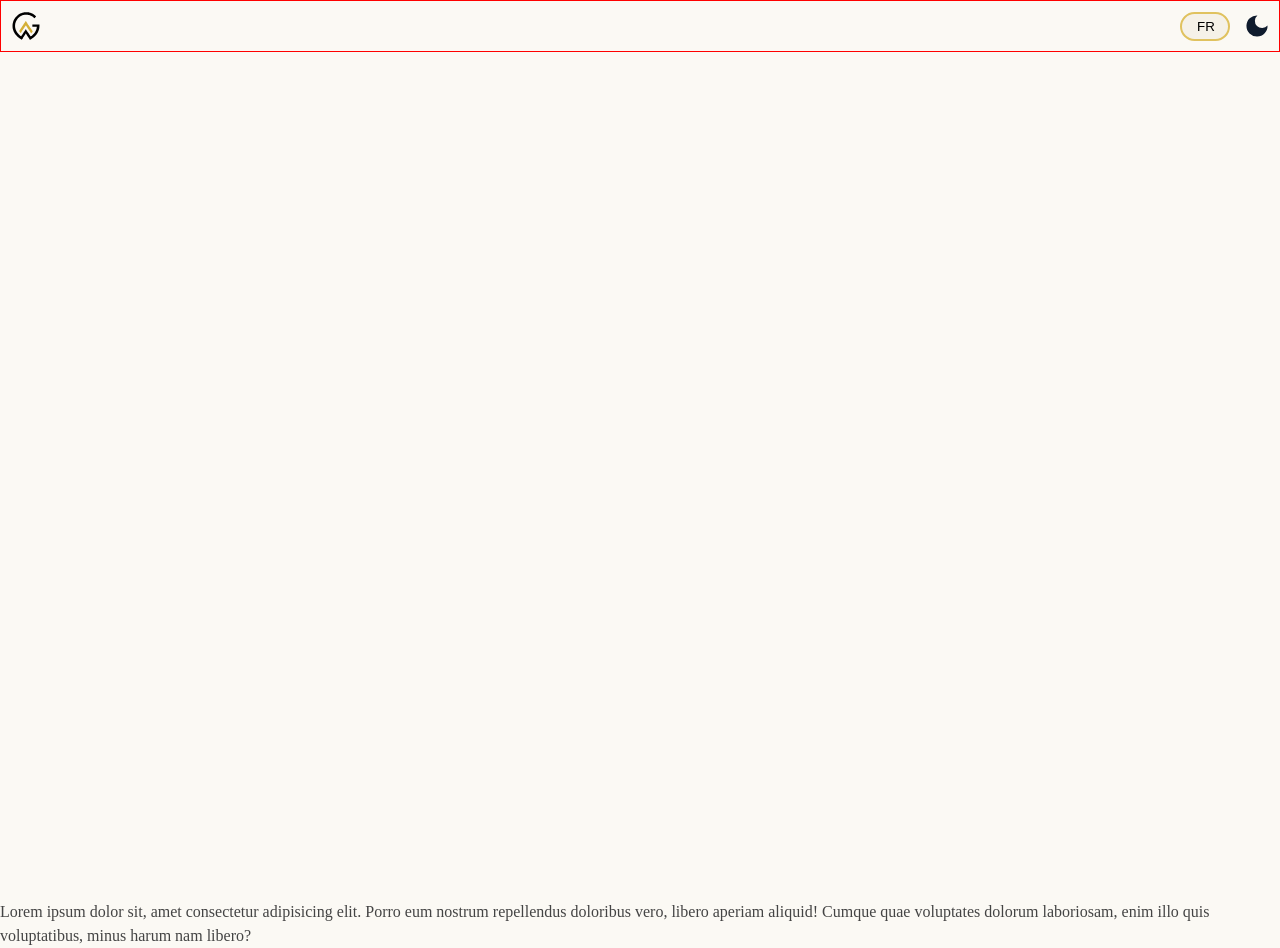
==== frontend/index.html @ bc0ff162 "Hero page nav" ====
<!doctype html>
<html lang="en">
    <head>
        <meta charset="UTF-8" />
        <meta name="viewport" content="width=device-width, initial-scale=1.0" />
        <!-- Favicons -->
        <link rel="icon" href="./assets/favicons/favicon.ico" sizes="48x48" />
        <link rel="icon" href="./assets/favicons/icon.svg" type="image/svg+xml" />
        <link rel="apple-touch-icon" href="./assets/favicons/apple-touch-icon.png" />
        <link rel="manifest" href="./assets/favicons/manifest.webmanifest" />
        <!-- End favicons -->

        <!-- Css -->
        <link rel="stylesheet" href="css/theme.css" />
        <link rel="stylesheet" href="css/base.css" />
        <link rel="stylesheet" href="css/components.css" />
        <!-- End Css -->
        
        <title data-i18n="meta.title">Great Wall</title>
    </head>
    <body>
        <!-- Loader -->
        <div id="loader">
            <div class="logo-loader">
                <img src="./assets/icons/vector/parts/logo-animated.svg" alt="Loading..." data-i18n-attr="alt:loader.alt">
            </div>
            <p class="loader__tagline" data-i18n="loader.tagline">Connecting opportunities. Building futures</p>
        </div>
        <!-- End Loader -->
        

        <header class="header" id="home">
            <nav class="nav">
                <div class="logo-container">
                    <a href="./index.html">
                        <img src="./assets/icons/vector/logo-navy-gold.svg" alt="Logo" class="logo">
                    </a>
                </div>

                <div class="header__box">
                    <button class="btn btn__language">
                        <!--! should make it dynamical, display FR or EN depending on the user's language choice  -->
                    </button>

                    <div class="theme-switcher" id="theme-toggle">
                        <!-- Dynamically switch between theme icon depending on the current theme -->
                    </div>

                    <div class="hamburger">
                        <span></span>

                        <span></span>

                        <span></span>
                    </div>
                </div>
            </nav>
        </header>


        <section class="test" data-i18n="test.text"></section>

        <!-- JS  -->
        <script src="./js/i18n.js"></script>
        <script src="./js/main.js"></script>
        <script src="./js/theme.js"></script>
    </body>
</html>
---- frontend/css/theme.css ----
/* Variables, Dark/Light theme */

/* #12181f ---- rgb(18, 24, 31) */

:root{

    /* Navy Shades */
    --primary-color--1: #070D17;
    --primary-color--2: #0F1B2D;
    --primary-color--3: #16273F;
    --primary-color--4: #1F3555;
    --primary-color--5: #2C4A73;
    --primary-color--6: #5B7BA8;
    --primary-color--7: #A9BCD6;
    --primary-color--8: #D6E0EE;

    /* Gold Shades */
    --secondary-color--1: #7A6119;
    --secondary-color--2: #B8962C;
    --secondary-color--3: #D4AF37;
    --secondary-color--4: #E0C25F;
    --secondary-color--5: #EBD488;
    --secondary-color--6: #F3E4B2;
    --secondary-color--7: #FAF3DC;
    --secondary-color--8: #D4AF37;

    /* Black (Ink) Shades */
    --tertiary-color--1: #111111; /* Headings */
    --tertiary-color--2: #1C1C1C;
    --tertiary-color--3: #2B2B2B;
    --tertiary-color--4: #444444; 
    --tertiary-color--5: #6B6B6B;
    --tertiary-color--6: #9A9A9A;
    --tertiary-color--7: #CFCFCF;

    /* White Shades */
    --ivory-color: #FBF9F4;
    --cream-color: #F5F1E8;
    --pearl-color: #EDE8DB;
    --mist-color: #F3F5F9;
    --fog-color: #E4E8EF;

    /* Other colors */
    --error-color: #ff0000;
    --success-color: #00fd00;

    /* FONTS */
    --primary-font: "Playfair Display", Georgia, serif;
    --secondary-font: "Inter", system-ui, sans-serif;

    /* Others */
    --border-radius: 3rem;
}

[data-theme="dark"] {
    --primary-color--1: #070D17;
    --primary-color--2: #0F1B2D;
    --primary-color--3: #16273F;
    --primary-color--4: #1F3555;
    --primary-color--5: #2C4A73;
    --primary-color--6: #5B7BA8;
    --primary-color--7: #A9BCD6;
    --primary-color--8: #D6E0EE;

    /* Gold Shades */
    --secondary-color--1: #7A6119;
    --secondary-color--2: #B8962C;
    --secondary-color--3: #D4AF37;
    --secondary-color--4: #E0C25F;
    --secondary-color--5: #EBD488;
    --secondary-color--6: #F3E4B2;
    --secondary-color--7: #FAF3DC;

    /* Black (Ink) Shades */
    --tertiary-color--1: #111111; /* Headings */
    --tertiary-color--2: #1C1C1C;
    --tertiary-color--3: #2B2B2B;
    --tertiary-color--4: #444444; 
    --tertiary-color--5: #6B6B6B;
    --tertiary-color--6: #9A9A9A;
    --tertiary-color--7: #CFCFCF;

    --ivory-color: #0F1B2D;

}
---- frontend/css/base.css ----
/* Reset, Typography, Layouts */

@font-face {
    font-family: "Playfair Display";
    src: url("../assets/fonts/Playfair_Display/PlayfairDisplay-VariableFont_wght.woff2") format("woff2");
    font-weight: 400 900;
    font-style: normal;
    font-display: swap;
}

@font-face {
    font-family: "Inter";
    src: url("../assets/fonts/Inter/Inter-VariableFont_opsz\,wght.woff2") format("woff2");
    font-weight: 100 900;
    font-style: normal;
    font-display: swap;
}


*,
*::before,
*::after {
    margin: 0;
    padding: 0;
    box-sizing: inherit;
}

html {
    font-size: 62.5%; /* Converts a 1rem to 10px  */
    scroll-behavior: smooth;
}

body {
    box-sizing: border-box;
    font-family: var(--sencondary-font);
    font-size: 1.6rem;
    line-height: 1.5;
    color: var(--tertiary-color--4);
    background-color: var(--ivory-color);
}

li {
    list-style: none;
}

a {
    text-decoration: none;
    color: inherit;
}

.img {
    width: 100%;
}

.heading-primary {
    display: block;
    margin: 0 auto;
    font-family: var(--primary-font);
    text-transform: capitalize;
    letter-spacing: .04rem;
    font-weight: 600;
    font-size: 5rem;
    color: var(--tertiary-color--1);
    text-align: center;
}

.heading-secondary {
    text-transform: capitalize;
    letter-spacing: .04rem;
    font-weight: 600;
    font-size: 3.5rem;
    /* color: var(--tertiary-color--3); */
    text-align: center;
}

.heading-tertiary {
    text-transform: capitalize;
    letter-spacing: .04rem;
    font-weight: 600;
    font-size: 2.5rem;
    /* color: var(--tertiary-color--3); */
    text-align: center;
}
---- frontend/css/components.css ----
/* Buttons, Cards, Forms, Navbar */

/* 
=============================
General style
=============================
*/

.btn {
    border-radius: var(--border-radius);
    border: .2rem solid var(--secondary-color--4);
    background-color: var(--cream-color);
    padding: .5rem 1.5rem;
    text-align: center;
}

/* 
=============================
End General style
=============================
*/


/* 
=============================
Loader
=============================
*/

#loader {
    position: fixed;
    inset: 0;
    background: var(--pearl-color);
    display: flex;
    flex-direction: column;
    align-items: center;
    justify-content: center;
    gap: 1.5rem;
    z-index: 9999;
    transition:
        opacity 0.5s ease,
        visibility 0.5s ease;
}

#loader.hidden {
    opacity: 0;
    visibility: hidden;
}

.logo-loader {
    width: 10rem;
    height: 10rem;
}

.loader__tagline {
    color: var(--tertiary-color--5);
    font-family: var(--secondary-font);
    font-size: 1rem;
    font-weight: 200;
    text-transform: capitalize;
}
/* 
=============================
End Loader
=============================
*/


/* 
=============================
Header
=============================
*/

.header {
    height: 100vh;
}

.nav,
.header__box {
    display: flex;
    flex-direction: row;
    align-items: center;
    justify-content: space-between;
}

.nav {
    border: 1px solid red;
    padding: 1rem;
}

.logo-container {
    width: 3rem;
    height: 3rem;
}

.logo {
    width: 100%;
    height: 100%;
}

.header__box {
    gap: 0 1.5rem;
}

.btn__language {
    width: 5rem;
}

/* 
=============================
End Header 
=============================
*/


/* 
=============================
Theme switcher
=============================
*/

.theme-switcher {
    width: 2.4rem;
    height: 2.4rem;
    margin: 0 auto;
    cursor: pointer;
}

.theme--light,
.theme--dark {
    position: relative;
    transition: all .5s cubic-bezier(0.075, 0.82, 0.165, 1);
}

.theme--light {
    top: 50%;
    left: 50%;
    width: 65%;
    height: 65%;
    border-radius: 50%;
    background-color: orange;
    transform: translate(-50%, -50%);
    animation: rotate .5s ease-out;
}

.theme--dark {
    top: 0;
    left: 0;
    width: 100%;
    height: 100%;

}

.sub-sun,
.moon {
    position: absolute;
}

.sub-sun {
    top: 50%;
    left: 50%;
    transform: translate(-50%, -50%);
    background-color: inherit;
    width: 25%;
    height: 25%;
    border-radius: 50%;
}

.sub-sun:nth-child(1) {
    top: -20%;
}

.sub-sun:nth-child(2) {
    top: 20.5%;
    left: 116%;
}

.sub-sun:nth-child(3) {
    top: 85%;
    left: 110%;
}

.sub-sun:nth-child(4) {
    top: 120%;
}

.sub-sun:nth-child(5) {
    top: 85%;
    left: -10%;
}

.sub-sun:nth-child(6) {
    top: 20.5%;
    left: -13%;

}

.moon {
    top: 0;
    left: 0;
    transform: rotate(-45deg);
    animation: bounce .4s ease-out;
}


@keyframes rotate {
    0% {
        transform: translate(-50%, -50%)rotate(0deg);
    }
    100% {
        transform: translate(-50%, -50%)rotate(360deg);
    }
}

@keyframes bounce {
    0% {
        transform: rotate(-15deg);
    }

    50% {
        transform: rotate(5deg);
    }

    75% {
        transform: rotate(-55deg);
    }

    to {
        transform: rotate(0deg);
    }
}

/* 
=============================
End  Theme switcher
=============================
*/


/* 
=============================
Hamburger
=============================
*/
.hamburger {
    position: relative;
    height: 2rem;
    width: 2.3rem;
    opacity: 0;
    display: none;
    transition: all .2s ease-in;
}

.hamburger > span {
    position: absolute;
    top: 0;
    left: 0;
    height: .4rem;
    width: 100%;
    border-radius: 5rem;
    background-color:  var(--primary-color--1);
    transition: all .2s ease-in;
}

.hamburger.active span {
    background-color: red;    
}

.hamburger.hamburger.active span:nth-child(1) {
    top: 50%;
    transform: rotate(45deg);
}

.hamburger.hamburger.active span:nth-child(2) {
    opacity: 0;
}

.hamburger.hamburger.active span:nth-child(3) {
    top: 50%;
    transform: rotate(-45deg);
}

.hamburger > span:nth-child(1) {
    top: 36%;
}

.hamburger > span:nth-child(3) {
    top: 75%;
}


/* 
=============================
End Hamburger
=============================
*/
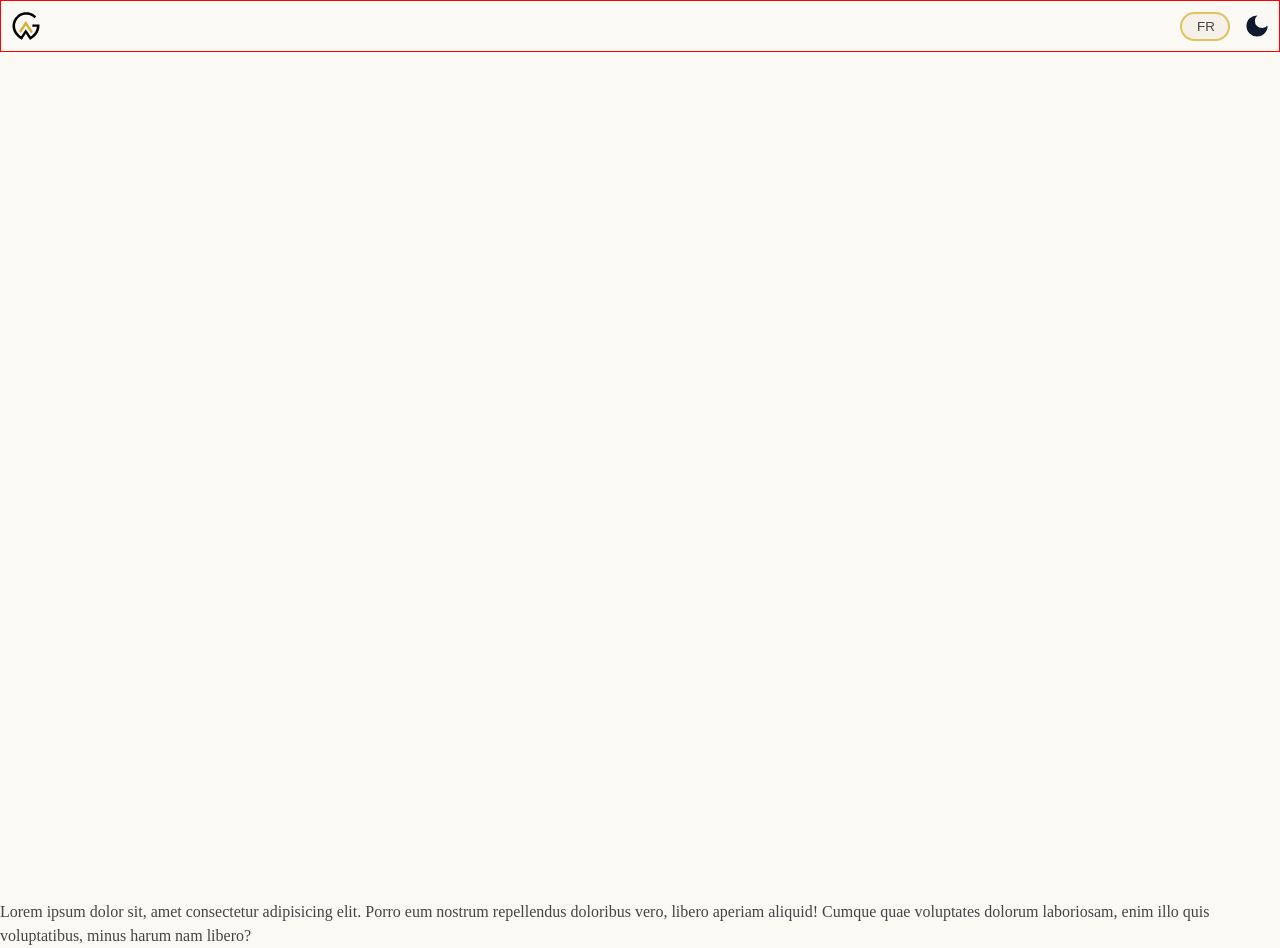
==== commit 19cb446e: "Loading page tagline" ====
--- a/frontend/index.html
+++ b/frontend/index.html
@@ -24,7 +24,7 @@
             <div class="logo-loader">
                 <img src="./assets/icons/vector/parts/logo-animated.svg" alt="Loading..." data-i18n-attr="alt:loader.alt">
             </div>
-            <p class="loader__tagline" data-i18n="loader.tagline">Connecting opportunities. Building futures</p>
+            <p class="loader__tagline" data-i18n="loader.tagline"></p>
         </div>
         <!-- End Loader -->
         
--- a/frontend/css/components.css
+++ b/frontend/css/components.css
@@ -10,6 +10,7 @@
     border-radius: var(--border-radius);
     border: .2rem solid var(--secondary-color--4);
     background-color: var(--cream-color);
+    color: var(--tertiary-color--4);
     padding: .5rem 1.5rem;
     text-align: center;
 }
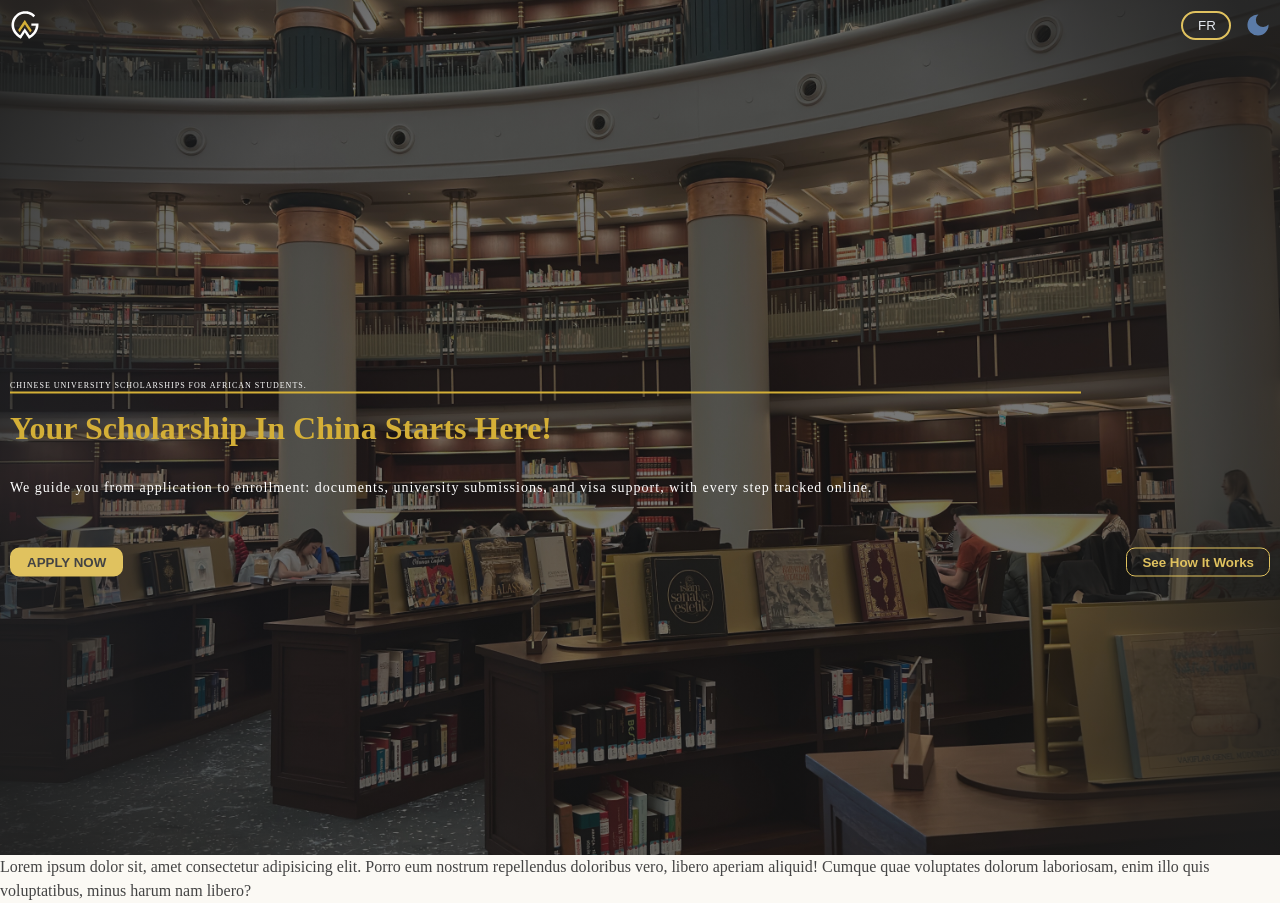
==== commit 301e645e: "Hero page, i18n" ====
--- a/frontend/index.html
+++ b/frontend/index.html
@@ -33,7 +33,7 @@
             <nav class="nav">
                 <div class="logo-container">
                     <a href="./index.html">
-                        <img src="./assets/icons/vector/logo-navy-gold.svg" alt="Logo" class="logo">
+                        <img src="./assets/icons/vector/logo-white-gold.svg" alt="Logo" class="logo">
                     </a>
                 </div>
 
@@ -55,6 +55,23 @@
                     </div>
                 </div>
             </nav>
+
+            <div class="header__text">
+                <div class="eyebrow-container">
+                    <div class="eyebrow header__eyebrow" data-i18n="header.eyebrow"></div>
+                    <span class="underline header__underline"></span>
+                </div>
+                
+                <h1 class="header__heading--main" data-i18n="header.heading--main"></h1>
+
+                <h2 class="header__heading--sub" data-i18n="header.heading--sub"></h2>
+
+                <div class="header__cta-box">
+                    <button class="btn btn__apply-now" data-i18n="header.btn--apply"></button>
+
+                    <button class="btn btn__how-it-works" data-i18n="header.btn--how-it-works"></button>
+                </div>
+            </div>
         </header>
 
 
--- a/frontend/css/theme.css
+++ b/frontend/css/theme.css
@@ -8,7 +8,7 @@
     --primary-color--1: #070D17;
     --primary-color--2: #0F1B2D;
     --primary-color--3: #16273F;
-    --primary-color--4: #1F3555;
+    --primary-color--4: #1f3555;
     --primary-color--5: #2C4A73;
     --primary-color--6: #5B7BA8;
     --primary-color--7: #A9BCD6;
@@ -26,7 +26,7 @@
 
     /* Black (Ink) Shades */
     --tertiary-color--1: #111111; /* Headings */
-    --tertiary-color--2: #1C1C1C;
+    --tertiary-color--2: rgb(28, 28, 28);
     --tertiary-color--3: #2B2B2B;
     --tertiary-color--4: #444444; 
     --tertiary-color--5: #6B6B6B;
@@ -39,9 +39,10 @@
     --pearl-color: #EDE8DB;
     --mist-color: #F3F5F9;
     --fog-color: #E4E8EF;
+    --white-color: #FFFFFF;
 
     /* Other colors */
-    --error-color: #ff0000;
+    --error-color: #ff0000
     --success-color: #00fd00;
 
     /* FONTS */
--- a/frontend/css/base.css
+++ b/frontend/css/base.css
@@ -82,3 +82,88 @@
     text-align: center;
 }
 
+/* 
+=============================
+Header
+=============================
+*/
+
+.header {
+    position: relative;
+    top: 0;
+    left: 0;
+    background-image: radial-gradient(
+        circle,
+        rgba(28, 28, 28, .6) 60%, 
+        rgba(28, 28, 28, .9) 95%
+        ), 
+        url("../assets/img/library--3.jpg");
+
+    background-size: cover;
+    background-repeat: no-repeat;
+    background-position: center;
+    height: 95vh;
+}
+
+.nav,
+.header__box {
+    display: flex;
+    flex-direction: row;
+    align-items: center;
+    justify-content: space-between;
+}
+
+.nav {
+    padding: 1rem;
+}
+
+.logo-container {
+    width: 3rem;
+    height: 3rem;
+}
+
+.logo {
+    width: 100%;
+    height: 100%;
+}
+
+.header__box {
+    gap: 0 1.5rem;
+}
+
+.header__text {
+    padding: 0 1rem;
+    position: relative;
+    top: 50%;
+    transform: translateY(-50%);
+}
+
+.header__heading--main {
+    color: var(--secondary-color--8);
+    text-transform: capitalize;
+    margin-top: 1rem;
+}
+
+.header__heading--sub {
+    color: var(--white-color);
+    width: 90%;
+    font-weight: 100;
+    font-size: 1.4rem;
+    letter-spacing: .1rem;
+    margin-top: 2.5rem;
+}
+
+.header__cta-box {
+    display: flex;
+    /* flex-direction: column; */
+    gap: 1rem;
+    justify-content: space-between;
+    margin-top: 5rem;
+}
+
+/* 
+=============================
+End Header 
+=============================
+*/
+
--- a/frontend/css/components.css
+++ b/frontend/css/components.css
@@ -9,11 +9,60 @@
 .btn {
     border-radius: var(--border-radius);
     border: .2rem solid var(--secondary-color--4);
-    background-color: var(--cream-color);
+    background-color: transparent;
     color: var(--tertiary-color--4);
     padding: .5rem 1.5rem;
     text-align: center;
-}
+    text-transform: capitalize;
+}
+
+.btn__language {
+    width: 5rem;
+    color: var(--fog-color);
+}
+
+.btn__apply-now,
+.btn__how-it-works {
+    border-radius: .9rem;
+    font-weight: 900;
+}
+
+.btn__apply-now {
+    color: var(--tertiary-color--4);
+    background-color: var(--secondary-color--4);
+    text-transform: uppercase;
+}
+
+.btn__how-it-works {
+    border-color: var(--secondary-color--4);
+    border-width: .16rem;
+    color: var(--secondary-color--4);
+}
+
+.eyebrow{
+    /* width: fit-content; */
+    color: var(--primary-color--4);
+    text-transform: uppercase;
+    font-size: .8rem;
+    letter-spacing: .1rem;
+    font-weight: 500;
+}
+
+.header__eyebrow {
+    color: var(--white-color);
+}
+
+.underline {
+    display: block;
+    width: 85%;
+    height: .2rem;
+    background-color: var(--primary-color--4);
+}
+
+.header__underline {
+    background-color: var(--secondary-color--8);
+}
+
 
 /* 
 =============================
@@ -69,54 +118,6 @@
 
 /* 
 =============================
-Header
-=============================
-*/
-
-.header {
-    height: 100vh;
-}
-
-.nav,
-.header__box {
-    display: flex;
-    flex-direction: row;
-    align-items: center;
-    justify-content: space-between;
-}
-
-.nav {
-    border: 1px solid red;
-    padding: 1rem;
-}
-
-.logo-container {
-    width: 3rem;
-    height: 3rem;
-}
-
-.logo {
-    width: 100%;
-    height: 100%;
-}
-
-.header__box {
-    gap: 0 1.5rem;
-}
-
-.btn__language {
-    width: 5rem;
-}
-
-/* 
-=============================
-End Header 
-=============================
-*/
-
-
-/* 
-=============================
 Theme switcher
 =============================
 */
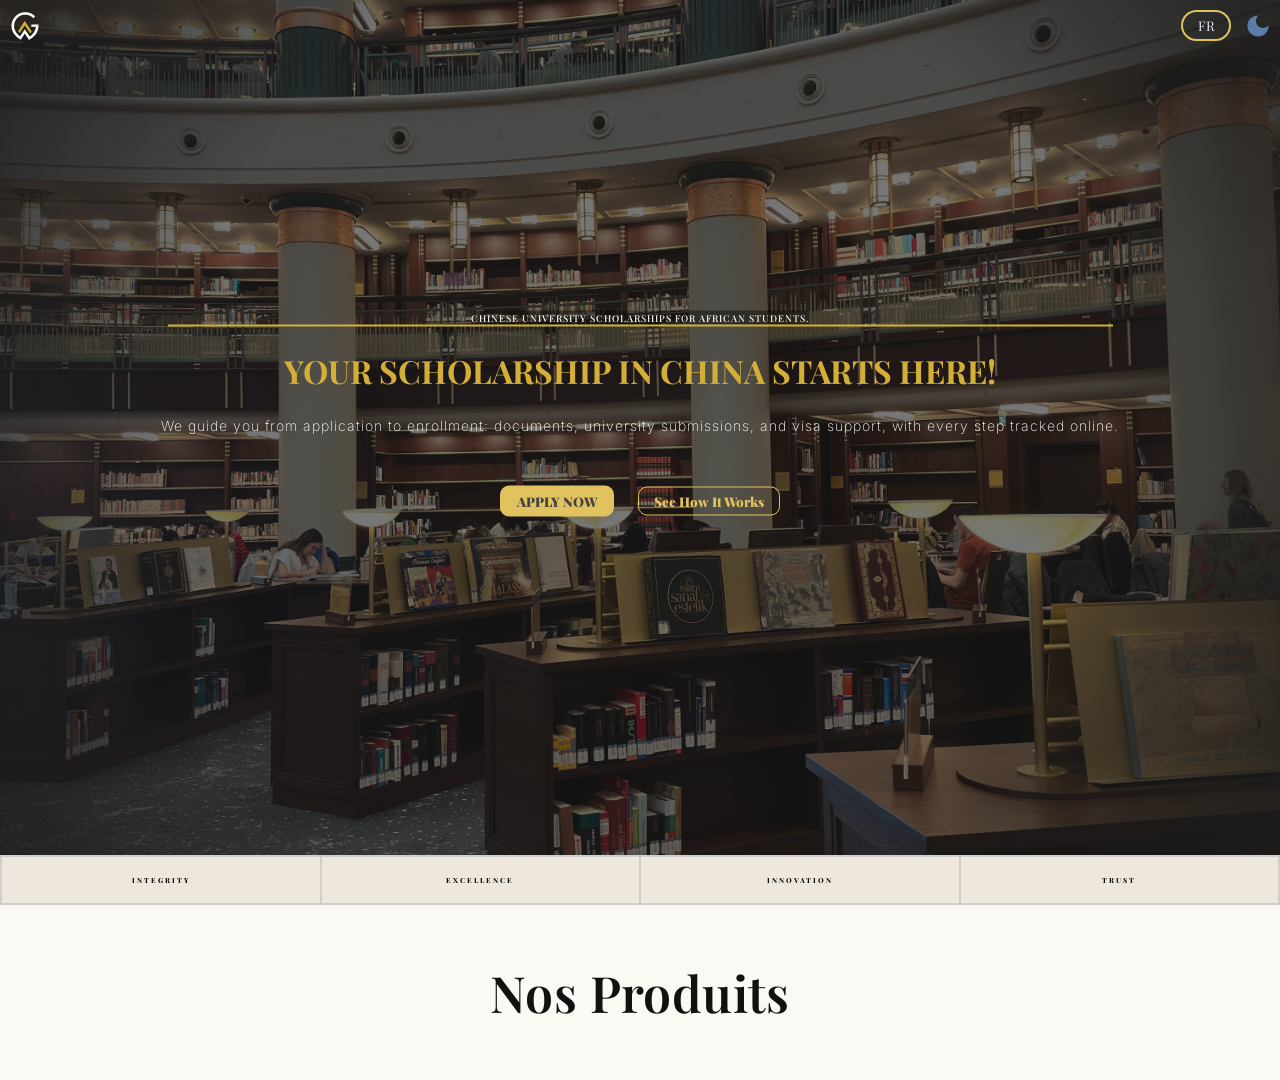
==== commit 15329265: "Hero page (font familly changes, font size, fixing button position, centering text, ...)" ====
--- a/frontend/index.html
+++ b/frontend/index.html
@@ -75,7 +75,23 @@
         </header>
 
 
-        <section class="test" data-i18n="test.text"></section>
+        <section class="section-trust-line">
+            <div class="trust-line-container">
+                <div class="trust-line trust-line--1" data-i18n="trust-line.1"></div>
+                <div class="trust-line trust-line--2" data-i18n="trust-line.2"></div>
+                <div class="trust-line trust-line--3" data-i18n="trust-line.3"></div>
+                <div class="trust-line trust-line--4" data-i18n="trust-line.4"></div>
+            </div>
+        </section>
+
+
+        <section class="section-how-it-works" data-i18n="how-it-works.textt">
+            <h1 class="heading-primary u-margin-top-huge u-margin-bottom-big">
+                Nos produits
+            </h1>
+
+            <div class="content"></div>
+        </section>
 
         <!-- JS  -->
         <script src="./js/i18n.js"></script>
--- a/frontend/css/theme.css
+++ b/frontend/css/theme.css
@@ -1,6 +1,5 @@
 /* Variables, Dark/Light theme */
 
-/* #12181f ---- rgb(18, 24, 31) */
 
 :root{
 
@@ -26,8 +25,8 @@
 
     /* Black (Ink) Shades */
     --tertiary-color--1: #111111; /* Headings */
-    --tertiary-color--2: rgb(28, 28, 28);
-    --tertiary-color--3: #2B2B2B;
+    --tertiary-color--2: #1c1c1c;
+    --tertiary-color--3: #2b2b2b;
     --tertiary-color--4: #444444; 
     --tertiary-color--5: #6B6B6B;
     --tertiary-color--6: #9A9A9A;
@@ -40,6 +39,16 @@
     --mist-color: #F3F5F9;
     --fog-color: #E4E8EF;
     --white-color: #FFFFFF;
+
+    /* bg colors */
+    --bg-color-light--1: #FBF9F4;
+    --bg-color-light--2: #F5F1E8;
+    --bg-color--light--3: #EDE8DB;
+
+    --bg-color-dark--1: #070D17;
+    --bg-color-dark--2: #0F1B2D;
+    --bg-color-dark--3: #111111;
+    --bg-color-dark--4: #12181f;
 
     /* Other colors */
     --error-color: #ff0000
--- a/frontend/css/base.css
+++ b/frontend/css/base.css
@@ -81,6 +81,48 @@
     /* color: var(--tertiary-color--3); */
     text-align: center;
 }
+
+
+/* 
+=============================
+Utilities
+=============================
+*/
+
+.u-margin-bottom-big {
+        margin-bottom: 5rem;
+    }
+
+    .u-margin-bottom-medium {
+        margin-bottom: 2.5rem;
+    }
+
+    .u-margin-bottom-small {
+        margin-bottom: 1rem;
+    }
+
+    .u-margin-top-huge {
+        margin-top: 5rem;
+    }
+
+    .u-margin-top-big {
+        margin-top: 4rem;
+    }
+
+    .u-margin-top-medium {
+        margin-top: 2.5rem;
+    }
+
+    .u-margin-top-small {
+        margin-top: 1rem;
+    }
+
+/* 
+=============================
+End Utilities
+=============================
+*/
+
 
 /* 
 =============================
@@ -134,31 +176,62 @@
 .header__text {
     padding: 0 1rem;
     position: relative;
-    top: 50%;
-    transform: translateY(-50%);
+    top: 40%;
+    transform: translateY(-40%);
 }
 
 .header__heading--main {
+    width: 95%;
     color: var(--secondary-color--8);
-    text-transform: capitalize;
+    text-transform: uppercase;
+    font-family: var(--primary-font);
     margin-top: 1rem;
+    text-align: center;
+    margin: 2rem auto;
 }
 
 .header__heading--sub {
     color: var(--white-color);
     width: 90%;
-    font-weight: 100;
+    font-family: var(--secondary-font);
+    font-weight: 200;
     font-size: 1.4rem;
     letter-spacing: .1rem;
-    margin-top: 2.5rem;
+    text-align: center;
+    margin: 0 auto;
+    /* background-color: rgba(0, 0, 0, 0.4); */
 }
 
 .header__cta-box {
+    width: fit-content;
+    margin: 0 auto;
+    margin-top: 5rem;
+}
+
+.section-trust-line {
+    background-color: var(--pearl-color);
+    height: 5rem;
+}
+
+.trust-line-container {
     display: flex;
-    /* flex-direction: column; */
-    gap: 1rem;
-    justify-content: space-between;
-    margin-top: 5rem;
+    /* align-items: center;
+    justify-content: space-evenly; */
+    border: .15rem solid var(--tertiary-color--7);
+    height: 100%;
+}
+
+.trust-line {
+    border: .15rem solid var(--tertiary-color--7);
+    width: 100%;
+    text-align: center;
+    text-transform: uppercase;
+    align-content: center;
+    font-size: .7rem;
+    font-family: var(--primary-font);
+    font-weight: 800;
+    letter-spacing: .2rem;
+    color: var(--tertiary-color--1);
 }
 
 /* 
--- a/frontend/css/components.css
+++ b/frontend/css/components.css
@@ -14,6 +14,7 @@
     padding: .5rem 1.5rem;
     text-align: center;
     text-transform: capitalize;
+    font-family: var(--primary-font);
 }
 
 .btn__language {
@@ -31,6 +32,7 @@
     color: var(--tertiary-color--4);
     background-color: var(--secondary-color--4);
     text-transform: uppercase;
+    margin-right: 2rem;
 }
 
 .btn__how-it-works {
@@ -43,24 +45,32 @@
     /* width: fit-content; */
     color: var(--primary-color--4);
     text-transform: uppercase;
-    font-size: .8rem;
     letter-spacing: .1rem;
     font-weight: 500;
 }
 
 .header__eyebrow {
+    font-family: var(--primary-font);
+    width: fit-content;
+    font-size: .95rem;
     color: var(--white-color);
+    display: block;
+    background-color: rgba(0, 0, 0, 0.4);
+    text-align: center;
+    margin: 0 auto;
 }
 
 .underline {
     display: block;
-    width: 85%;
     height: .2rem;
     background-color: var(--primary-color--4);
 }
 
 .header__underline {
     background-color: var(--secondary-color--8);
+    margin: 0 auto;
+    width: 75%;
+
 }
 
 
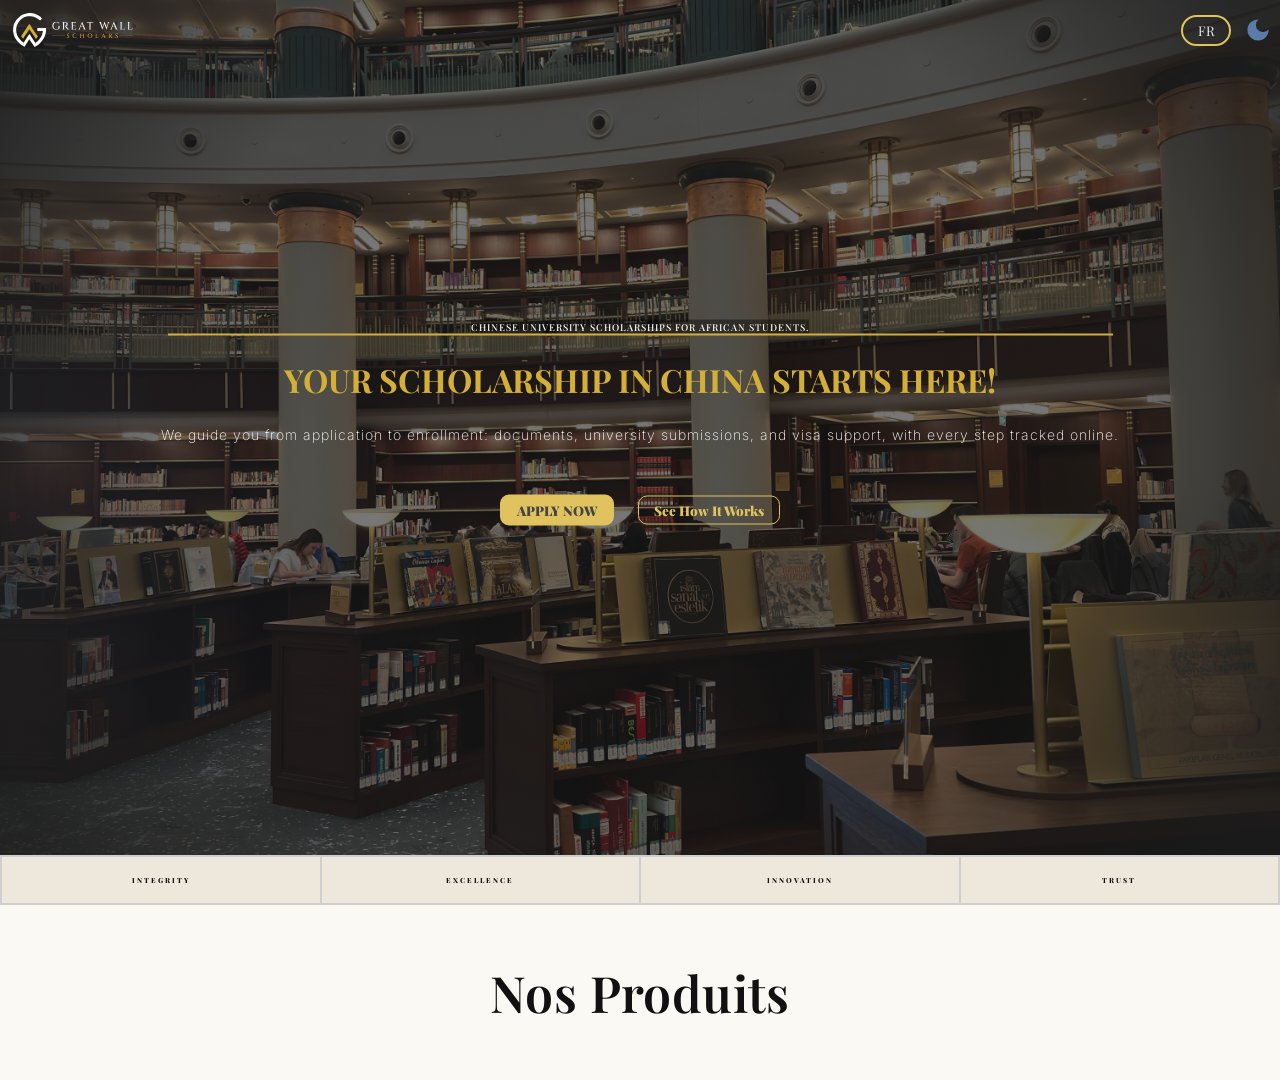
==== commit bf8aa720: "Logo update" ====
--- a/frontend/index.html
+++ b/frontend/index.html
@@ -33,7 +33,7 @@
             <nav class="nav">
                 <div class="logo-container">
                     <a href="./index.html">
-                        <img src="./assets/icons/vector/logo-white-gold.svg" alt="Logo" class="logo">
+                        <img src="./assets/icons/vector/logo-great-wall-scholars-white-gold.svg" alt="Logo" class="logo">
                     </a>
                 </div>
 
--- a/frontend/css/base.css
+++ b/frontend/css/base.css
@@ -160,8 +160,8 @@
 }
 
 .logo-container {
-    width: 3rem;
-    height: 3rem;
+    /* width: 5rem; */
+    height: 4rem;
 }
 
 .logo {
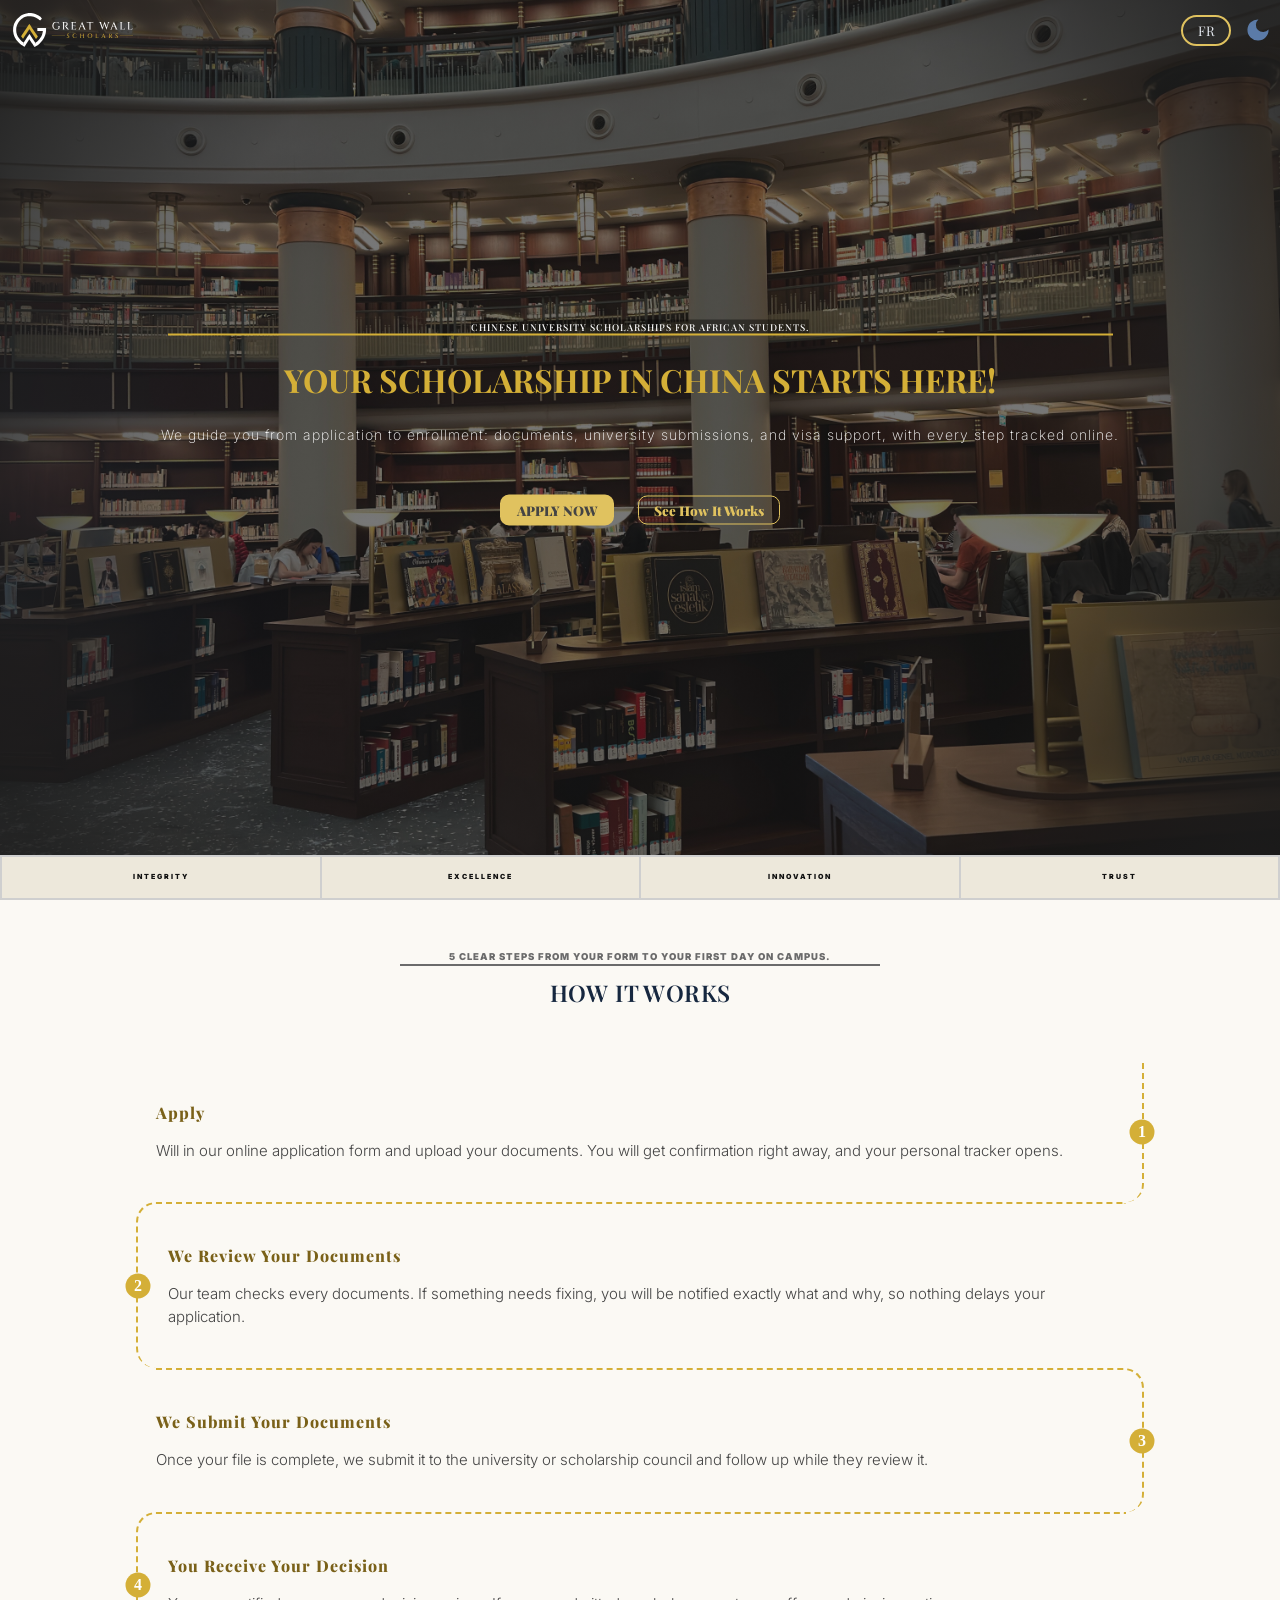
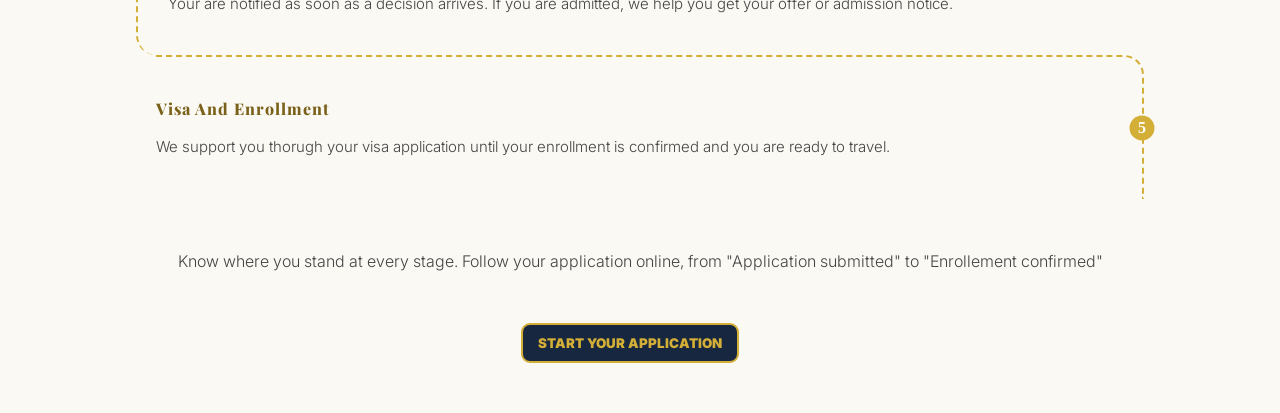
==== commit 6ed6561f: "How it works section" ====
--- a/frontend/index.html
+++ b/frontend/index.html
@@ -67,13 +67,17 @@
                 <h2 class="header__heading--sub" data-i18n="header.heading--sub"></h2>
 
                 <div class="header__cta-box">
-                    <button class="btn btn__apply-now" data-i18n="header.btn--apply"></button>
+                    <a href="#">
+                        <button class="btn btn__apply-now" data-i18n="header.btn--apply">
+                    </a>
+                    </button>
 
-                    <button class="btn btn__how-it-works" data-i18n="header.btn--how-it-works"></button>
+                    <a href="#">
+                        <button class="btn btn__how-it-works" data-i18n="header.btn--how-it-works"></button>
+                    </a>
                 </div>
             </div>
         </header>
-
 
         <section class="section-trust-line">
             <div class="trust-line-container">
@@ -84,14 +88,79 @@
             </div>
         </section>
 
+        <main>
+            <section class="section-how-it-works">
+                <div class="heading-container u-margin-top-huge u-margin-bottom-big">
+                    <div class="eyebrow-container">
+                        <div class="eyebrow heading__eyebrow" data-i18n="how-it-works.eyebrow"></div>
 
-        <section class="section-how-it-works" data-i18n="how-it-works.textt">
-            <h1 class="heading-primary u-margin-top-huge u-margin-bottom-big">
-                Nos produits
-            </h1>
+                        <span class="underline"></span>
+                    </div>
 
-            <div class="content"></div>
-        </section>
+                    <h1 class="heading-primary" data-i18n="how-it-works.heading"></h1>
+                </div>
+                
+                <div class="content">
+                    <div class="how-it-works--steps">
+                        <div class="step">
+                            <span class="step--number" data-i18n="how-it-works.step--1"></span>
+
+                            <div class="step--text">
+                                <h3 class="heading-tertiary" data-i18n="how-it-works.step__1--title"></h3>
+
+                                <p class="step--paragraph" data-i18n="how-it-works.step__1--paragraph"></p>
+                            </div>
+                        </div>
+
+                        <div class="step">
+                            <span class="step--number" data-i18n="how-it-works.step--2"></span>
+
+                            <div class="step--text">
+                                <h3 class="heading-tertiary" data-i18n="how-it-works.step__2--title"></h3>
+
+                                <p class="step--paragraph" data-i18n="how-it-works.step__2--paragraph"></p>
+                            </div>
+                        </div>
+
+                        <div class="step">
+                            <span class="step--number" data-i18n="how-it-works.step--3"></span>
+
+                            <div class="step--text">
+                                <h3 class="heading-tertiary" data-i18n="how-it-works.step__3--title"></h3>
+
+                                <p class="step--paragraph" data-i18n="how-it-works.step__3--paragraph"></p>
+                            </div>
+                        </div>
+
+                        <div class="step">
+                            <span class="step--number" data-i18n="how-it-works.step--4"></span>
+
+                            <div class="step--text">
+                                <h3 class="heading-tertiary" data-i18n="how-it-works.step__4--title"></h3>
+
+                                <p class="step--paragraph" data-i18n="how-it-works.step__4--paragraph"></p>
+                            </div>
+                        </div>
+
+                        <div class="step">
+                            <span class="step--number" data-i18n="how-it-works.step--5"></span>
+
+                            <div class="step--text">
+                                <h3 class="heading-tertiary" data-i18n="how-it-works.step__5--title"></h3>
+
+                                <p class="step--paragraph" data-i18n="how-it-works.step__5--paragraph"></p>
+                            </div>
+                        </div>
+                    </div>
+
+                    <p class="how-it-works__tracker-callout" data-i18n="how-it-works.tracker-callout"></p>
+
+                    <a href="#">
+                        <button class="btn btn__apply-now" data-i18n="how-it-works.btn__apply"></button>
+                    </a>
+                </div>
+            </section>
+        </main>
 
         <!-- JS  -->
         <script src="./js/i18n.js"></script>
--- a/frontend/css/base.css
+++ b/frontend/css/base.css
@@ -31,8 +31,8 @@
 }
 
 body {
+    font-family: var(--sencondary-font);
     box-sizing: border-box;
-    font-family: var(--sencondary-font);
     font-size: 1.6rem;
     line-height: 1.5;
     color: var(--tertiary-color--4);
@@ -55,12 +55,13 @@
 .heading-primary {
     display: block;
     margin: 0 auto;
+    margin-top: 1rem;
     font-family: var(--primary-font);
-    text-transform: capitalize;
+    text-transform: uppercase;
     letter-spacing: .04rem;
     font-weight: 600;
-    font-size: 5rem;
-    color: var(--tertiary-color--1);
+    font-size: 2.3rem;
+    color: var(--primary-color--3);
     text-align: center;
 }
 
@@ -68,18 +69,29 @@
     text-transform: capitalize;
     letter-spacing: .04rem;
     font-weight: 600;
-    font-size: 3.5rem;
+    font-size: 2.3rem;
     /* color: var(--tertiary-color--3); */
     text-align: center;
 }
 
 .heading-tertiary {
-    text-transform: capitalize;
+    text-transform: uppercase;
     letter-spacing: .04rem;
-    font-weight: 600;
-    font-size: 2.5rem;
-    /* color: var(--tertiary-color--3); */
-    text-align: center;
+    font-weight: 800;
+    font-size: 1.2rem;
+    color: var(--tertiary-color--1);
+    /* text-align: center; */
+}
+
+.content {
+    max-width: 130rem;
+    padding: 0 1rem;
+    margin: 0 auto;
+}
+
+.heading-container {
+    width: 75%;
+    margin: 0 auto;
 }
 
 
@@ -208,9 +220,23 @@
     margin-top: 5rem;
 }
 
+/* 
+=============================
+End Header 
+=============================
+*/
+
+
+/* 
+=============================
+Trust line 
+=============================
+*/
+
+
 .section-trust-line {
     background-color: var(--pearl-color);
-    height: 5rem;
+    height: 4.5rem;
 }
 
 .trust-line-container {
@@ -228,15 +254,122 @@
     text-transform: uppercase;
     align-content: center;
     font-size: .7rem;
-    font-family: var(--primary-font);
-    font-weight: 800;
+    font-family: var(--secondary-font);
+    font-weight: 900;
     letter-spacing: .2rem;
     color: var(--tertiary-color--1);
 }
 
 /* 
 =============================
-End Header 
-=============================
-*/
-
+End Trust line 
+=============================
+*/
+
+/* 
+=============================
+How it works
+=============================
+*/
+
+.how-it-works--steps {
+    width: 80%;
+    margin: 0 auto;
+
+}
+
+.step {
+    position: relative;
+    border-top: .2rem dashed var(--secondary-color--8);
+    padding: 4rem 0;
+}
+
+.step:nth-child(odd) {
+    margin-left: 2rem;
+    border-top-right-radius: 2rem;
+    border-right: .2rem dashed var(--secondary-color--8);
+    border-bottom-right-radius: 1.8rem;
+    /* padding-left: 1rem; */
+    padding-right: 1rem;
+}
+
+.step:nth-child(even) {
+    border-top-left-radius: 2rem;
+    border-left: .2rem dashed var(--secondary-color--8);
+    border-bottom-left-radius: 2rem;
+    margin-right: 1.8rem;
+    padding-left: 3rem;
+}
+
+.step:nth-child(1) {
+    border-top: none;
+    border-top-right-radius: 0;
+}
+
+.step:nth-child(5) {
+    border-bottom-right-radius: 0;
+}
+
+.step--number {
+    position: absolute;
+    top: 50%;
+    display: inline-block;
+    background-color: var(--secondary-color--8);
+    color: var(--white-color);
+    font-weight: 900;
+    width: 2.5rem;
+    height: 2.5rem;
+    border-radius: 2rem;
+    text-align: center;
+}
+
+.step:nth-child(odd) > .step--number {
+    right: 0;
+    transform: translate(50%, -50%);
+}
+
+.step:nth-child(even) > .step--number {
+    left: 0;
+    transform: translate(-50%, -50%);
+}
+
+.step--text {
+    width: 95%;
+    /* margin: 0 auto; */
+}
+
+.step--text > .heading-tertiary {
+    text-transform: capitalize;
+    font-size: 1.6rem;
+    font-family: var(--primary-font);
+    color: var(--secondary-color--1);
+    margin-bottom: 1.5rem;
+    letter-spacing: .1rem;
+}
+
+.step--paragraph {
+    font-family: var(--secondary-font);
+    font-size: 1.5rem;
+    font-weight: 300;
+}
+
+.how-it-works__tracker-callout {
+    width: 90%;
+    margin: 5rem auto;
+    text-align: center;
+    font-family: var(--secondary-font);
+    font-weight: 300;
+}
+
+.section-how-it-works a {
+    display: block;
+    width: fit-content;
+    margin: 5rem auto;
+}
+
+/* 
+=============================
+End How it works
+=============================
+*/
+
--- a/frontend/css/components.css
+++ b/frontend/css/components.css
@@ -35,6 +35,14 @@
     margin-right: 2rem;
 }
 
+.section-how-it-works .btn__apply-now {
+    color: var(--secondary-color--3);
+    background-color: var(--primary-color--3);
+    border-color: inherit;
+    font-family: var(--secondary-font);
+    padding: 1rem 1.5rem;
+}
+
 .btn__how-it-works {
     border-color: var(--secondary-color--4);
     border-width: .16rem;
@@ -43,7 +51,6 @@
 
 .eyebrow{
     /* width: fit-content; */
-    color: var(--primary-color--4);
     text-transform: uppercase;
     letter-spacing: .1rem;
     font-weight: 500;
@@ -60,17 +67,30 @@
     margin: 0 auto;
 }
 
+.heading__eyebrow {
+    font-family: var(--secondary-font);
+    width: fit-content;
+    font-size: .95rem;
+    color: var(--tertiary-color--5);
+    display: block;
+    font-weight: 900;
+    /* background-color: rgba(0, 0, 0, 0.4); */
+    text-align: center;
+    margin: 0 auto;
+}
+
 .underline {
     display: block;
     height: .2rem;
-    background-color: var(--primary-color--4);
+    background-color: var(--tertiary-color--5);
+    width: 50%;
+    margin: 0 auto;
 }
 
 .header__underline {
+    height: .2rem;
     background-color: var(--secondary-color--8);
-    margin: 0 auto;
     width: 75%;
-
 }
 
 
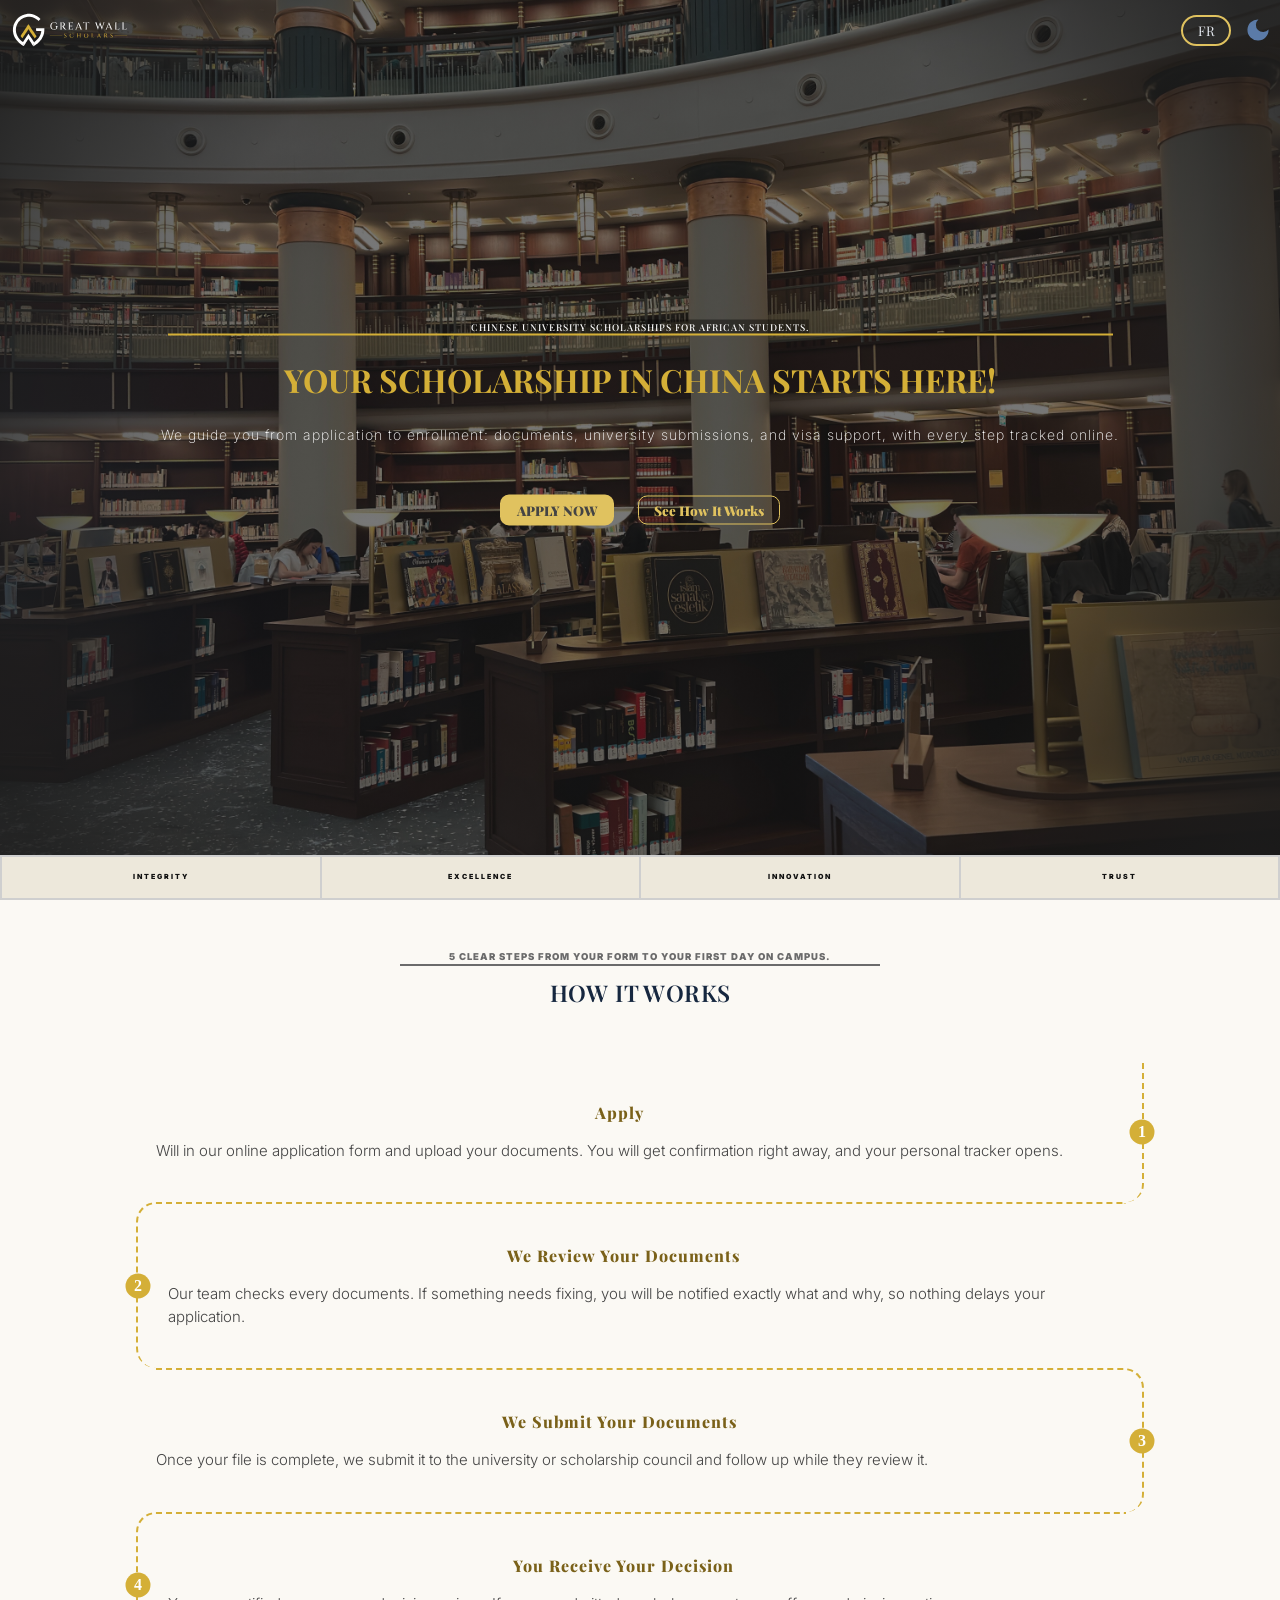
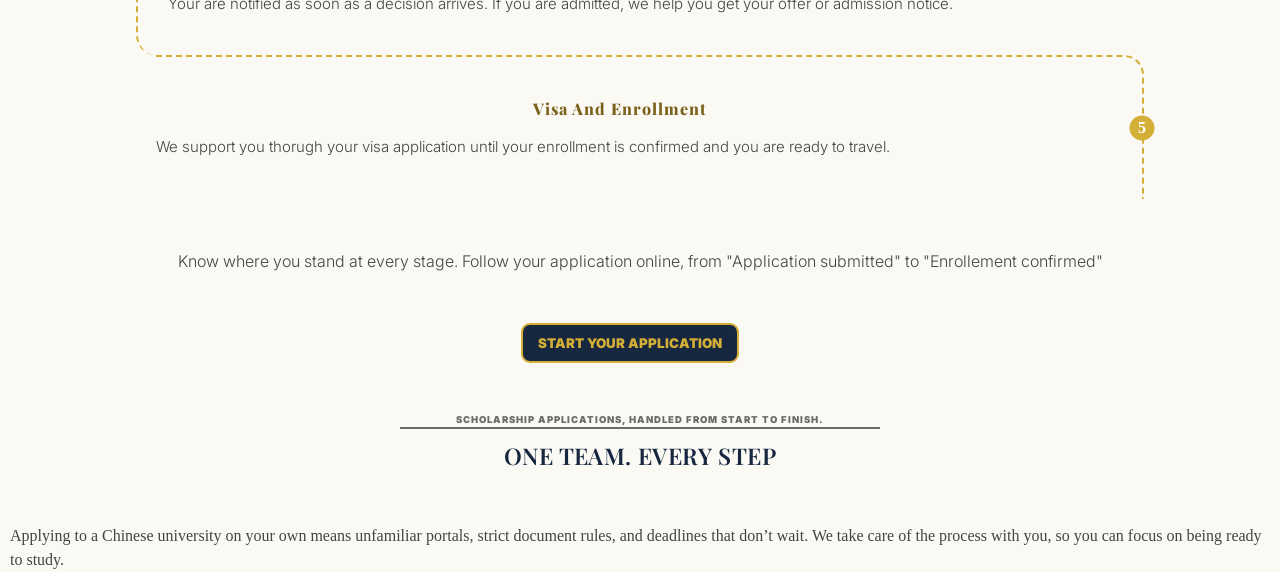
==== commit d7b9b824: "i18n fix" ====
--- a/frontend/index.html
+++ b/frontend/index.html
@@ -3,6 +3,10 @@
     <head>
         <meta charset="UTF-8" />
         <meta name="viewport" content="width=device-width, initial-scale=1.0" />
+
+        <meta name="description" content="Apply for a Chinese university scholarship with one team handling every step: documents, applications, admission, visa support and enrollment." data-i18n-attr="content:scholarships..description"/>
+        <meta property="og:description" content="Apply for a Chinese university scholarship with one team handling every step."/>
+
         <!-- Favicons -->
         <link rel="icon" href="./assets/favicons/favicon.ico" sizes="48x48" />
         <link rel="icon" href="./assets/favicons/icon.svg" type="image/svg+xml" />
@@ -16,9 +20,9 @@
         <link rel="stylesheet" href="css/components.css" />
         <!-- End Css -->
         
-        <title data-i18n="meta.title">Great Wall</title>
+        <title>Great Wall Scholars</title>
     </head>
-    <body>
+    <body data-page="scholarships">
         <!-- Loader -->
         <div id="loader">
             <div class="logo-loader">
@@ -58,22 +62,22 @@
 
             <div class="header__text">
                 <div class="eyebrow-container">
-                    <div class="eyebrow header__eyebrow" data-i18n="header.eyebrow"></div>
+                    <div class="eyebrow header__eyebrow" data-i18n="scholarships.header.eyebrow"></div>
                     <span class="underline header__underline"></span>
                 </div>
                 
-                <h1 class="header__heading--main" data-i18n="header.heading--main"></h1>
+                <h1 class="header__heading--main" data-i18n="scholarships.header.heading--main"></h1>
 
-                <h2 class="header__heading--sub" data-i18n="header.heading--sub"></h2>
+                <h2 class="header__heading--sub" data-i18n="scholarships.header.heading--sub"></h2>
 
                 <div class="header__cta-box">
                     <a href="#">
-                        <button class="btn btn__apply-now" data-i18n="header.btn--apply">
+                        <button class="btn btn__apply-now" data-i18n="scholarships.header.btn--apply">
                     </a>
                     </button>
 
                     <a href="#">
-                        <button class="btn btn__how-it-works" data-i18n="header.btn--how-it-works"></button>
+                        <button class="btn btn__how-it-works" data-i18n="scholarships.header.btn--how-it-works"></button>
                     </a>
                 </div>
             </div>
@@ -81,10 +85,10 @@
 
         <section class="section-trust-line">
             <div class="trust-line-container">
-                <div class="trust-line trust-line--1" data-i18n="trust-line.1"></div>
-                <div class="trust-line trust-line--2" data-i18n="trust-line.2"></div>
-                <div class="trust-line trust-line--3" data-i18n="trust-line.3"></div>
-                <div class="trust-line trust-line--4" data-i18n="trust-line.4"></div>
+                <div class="trust-line trust-line--1" data-i18n="scholarships.trust-line.1"></div>
+                <div class="trust-line trust-line--2" data-i18n="scholarships.trust-line.2"></div>
+                <div class="trust-line trust-line--3" data-i18n="scholarships.trust-line.3"></div>
+                <div class="trust-line trust-line--4" data-i18n="scholarships.trust-line.4"></div>
             </div>
         </section>
 
@@ -92,72 +96,88 @@
             <section class="section-how-it-works">
                 <div class="heading-container u-margin-top-huge u-margin-bottom-big">
                     <div class="eyebrow-container">
-                        <div class="eyebrow heading__eyebrow" data-i18n="how-it-works.eyebrow"></div>
+                        <div class="eyebrow heading__eyebrow" data-i18n="scholarships.how-it-works.eyebrow"></div>
 
                         <span class="underline"></span>
                     </div>
 
-                    <h1 class="heading-primary" data-i18n="how-it-works.heading"></h1>
+                    <h1 class="heading-primary" data-i18n="scholarships.how-it-works.heading"></h1>
                 </div>
                 
                 <div class="content">
                     <div class="how-it-works--steps">
                         <div class="step">
-                            <span class="step--number" data-i18n="how-it-works.step--1"></span>
+                            <span class="step--number" data-i18n="scholarships.how-it-works.step--1"></span>
 
                             <div class="step--text">
-                                <h3 class="heading-tertiary" data-i18n="how-it-works.step__1--title"></h3>
+                                <h3 class="heading-tertiary" data-i18n="scholarships.how-it-works.step__1--title"></h3>
 
-                                <p class="step--paragraph" data-i18n="how-it-works.step__1--paragraph"></p>
+                                <p class="step--paragraph" data-i18n="scholarships.how-it-works.step__1--paragraph"></p>
                             </div>
                         </div>
 
                         <div class="step">
-                            <span class="step--number" data-i18n="how-it-works.step--2"></span>
+                            <span class="step--number" data-i18n="scholarships.how-it-works.step--2"></span>
 
                             <div class="step--text">
-                                <h3 class="heading-tertiary" data-i18n="how-it-works.step__2--title"></h3>
+                                <h3 class="heading-tertiary" data-i18n="scholarships.how-it-works.step__2--title"></h3>
 
-                                <p class="step--paragraph" data-i18n="how-it-works.step__2--paragraph"></p>
+                                <p class="step--paragraph" data-i18n="scholarships.how-it-works.step__2--paragraph"></p>
                             </div>
                         </div>
 
                         <div class="step">
-                            <span class="step--number" data-i18n="how-it-works.step--3"></span>
+                            <span class="step--number" data-i18n="scholarships.how-it-works.step--3"></span>
 
                             <div class="step--text">
-                                <h3 class="heading-tertiary" data-i18n="how-it-works.step__3--title"></h3>
+                                <h3 class="heading-tertiary" data-i18n="scholarships.how-it-works.step__3--title"></h3>
 
-                                <p class="step--paragraph" data-i18n="how-it-works.step__3--paragraph"></p>
+                                <p class="step--paragraph" data-i18n="scholarships.how-it-works.step__3--paragraph"></p>
                             </div>
                         </div>
 
                         <div class="step">
-                            <span class="step--number" data-i18n="how-it-works.step--4"></span>
+                            <span class="step--number" data-i18n="scholarships.how-it-works.step--4"></span>
 
                             <div class="step--text">
-                                <h3 class="heading-tertiary" data-i18n="how-it-works.step__4--title"></h3>
+                                <h3 class="heading-tertiary" data-i18n="scholarships.how-it-works.step__4--title"></h3>
 
-                                <p class="step--paragraph" data-i18n="how-it-works.step__4--paragraph"></p>
+                                <p class="step--paragraph" data-i18n="scholarships.how-it-works.step__4--paragraph"></p>
                             </div>
                         </div>
 
                         <div class="step">
-                            <span class="step--number" data-i18n="how-it-works.step--5"></span>
+                            <span class="step--number" data-i18n="scholarships.how-it-works.step--5"></span>
 
                             <div class="step--text">
-                                <h3 class="heading-tertiary" data-i18n="how-it-works.step__5--title"></h3>
+                                <h3 class="heading-tertiary" data-i18n="scholarships.how-it-works.step__5--title"></h3>
 
-                                <p class="step--paragraph" data-i18n="how-it-works.step__5--paragraph"></p>
+                                <p class="step--paragraph" data-i18n="scholarships.how-it-works.step__5--paragraph"></p>
                             </div>
                         </div>
                     </div>
 
-                    <p class="how-it-works__tracker-callout" data-i18n="how-it-works.tracker-callout"></p>
+                    <p class="how-it-works__tracker-callout" data-i18n="scholarships.how-it-works.tracker-callout"></p>
 
                     <a href="#">
-                        <button class="btn btn__apply-now" data-i18n="how-it-works.btn__apply"></button>
+                        <button class="btn btn__apply-now" data-i18n="scholarships.how-it-works.btn__apply"></button>
                     </a>
+                </div>
+            </section>
+
+            <section class="section-services">
+                <div class="heading-container u-margin-top-huge u-margin-bottom-big">
+                    <div class="eyebrow-container">
+                        <div class="eyebrow heading__eyebrow" data-i18n="scholarships.services.eyebrow"></div>
+
+                        <span class="underline"></span>
+                    </div>
+
+                    <h1 class="heading-primary" data-i18n="scholarships.services.heading"></h1>
+                </div>
+
+                <div class="content">
+                    <p class="services__intro" data-i18n="scholarships.services.intro"></p>
                 </div>
             </section>
         </main>
--- a/frontend/css/base.css
+++ b/frontend/css/base.css
@@ -172,9 +172,15 @@
 }
 
 .logo-container {
-    /* width: 5rem; */
+    width: 12rem;
     height: 4rem;
 }
+
+/* .logo-container > a {
+    display: inline-block;
+    height: 100%;
+    width: 100%;
+} */
 
 .logo {
     width: 100%;
@@ -335,7 +341,6 @@
 
 .step--text {
     width: 95%;
-    /* margin: 0 auto; */
 }
 
 .step--text > .heading-tertiary {
@@ -345,6 +350,7 @@
     color: var(--secondary-color--1);
     margin-bottom: 1.5rem;
     letter-spacing: .1rem;
+    text-align: center;
 }
 
 .step--paragraph {
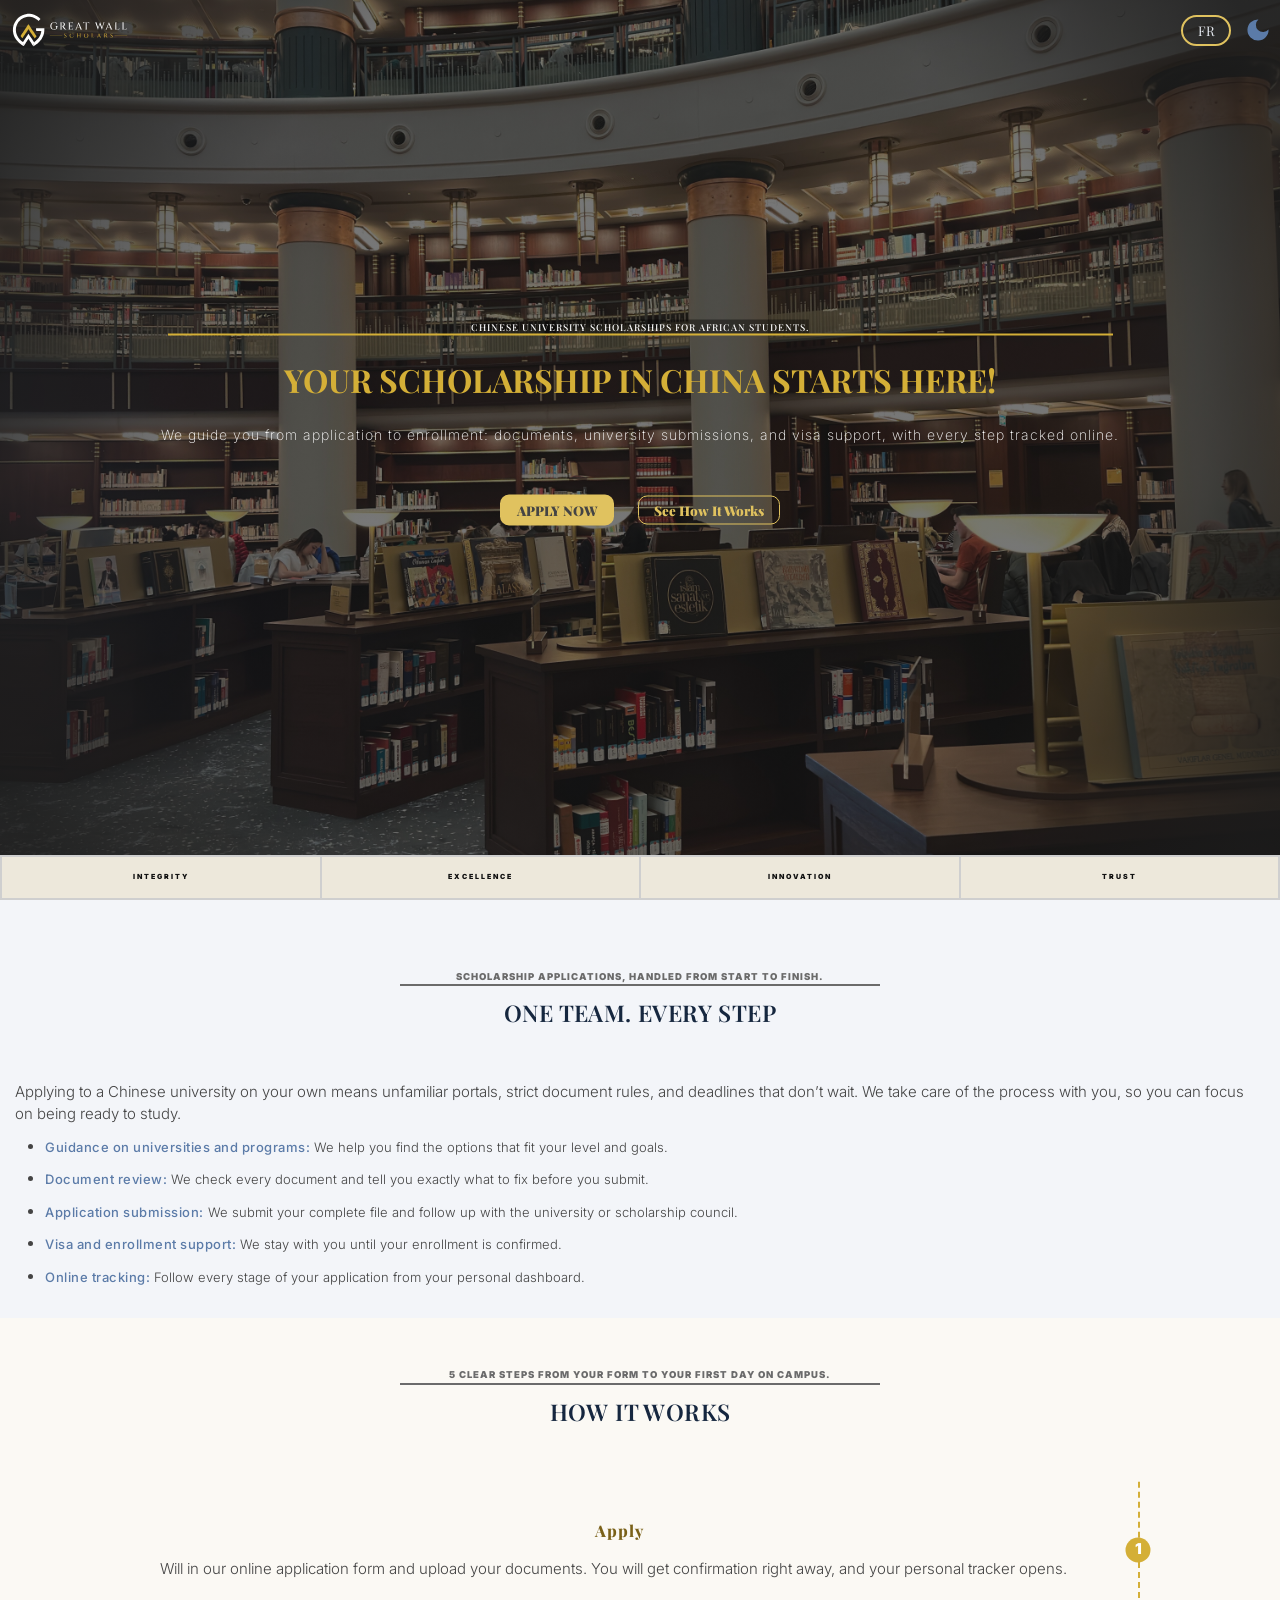
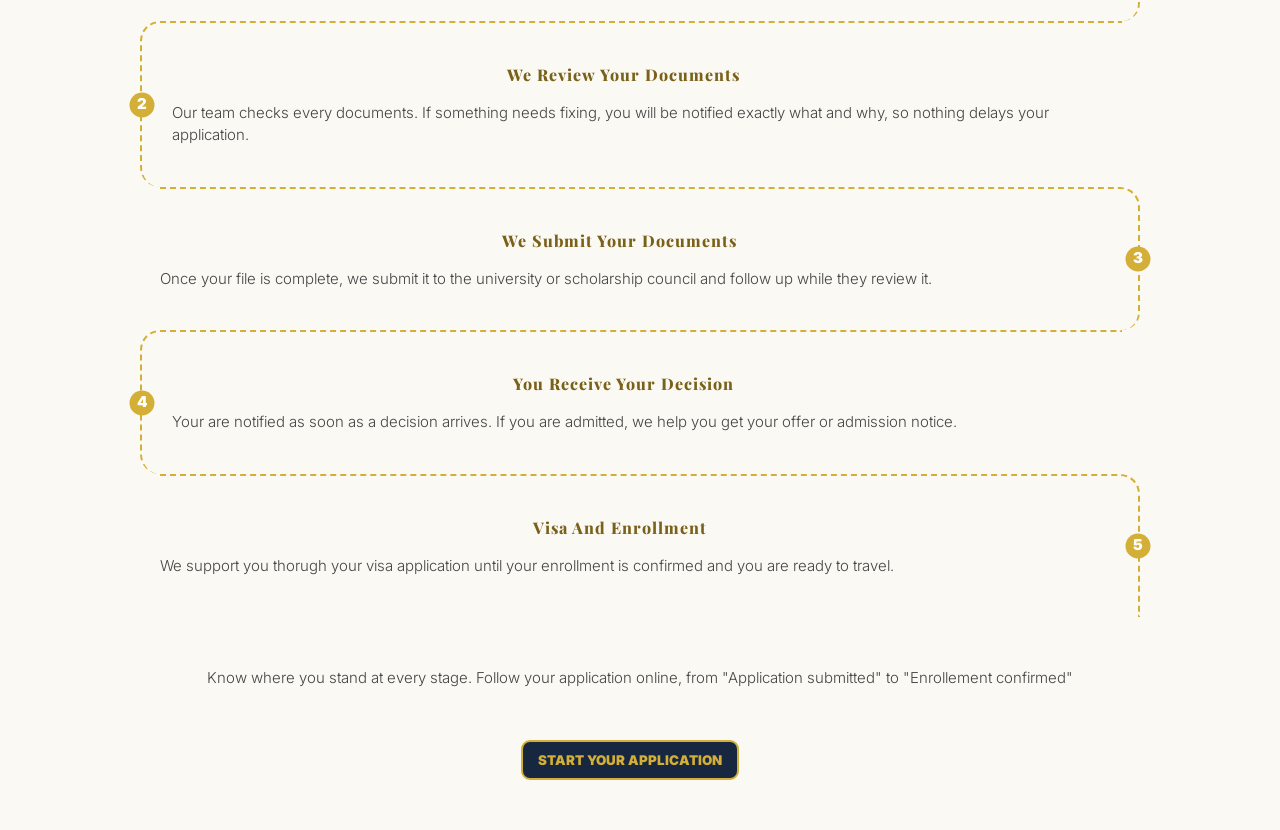
==== commit 866cd59d: "services section" ====
--- a/frontend/index.html
+++ b/frontend/index.html
@@ -93,6 +93,54 @@
         </section>
 
         <main>
+            <section class="section-services">
+                <div class="heading-container u-margin-top-huge u-margin-bottom-big">
+                    <div class="eyebrow-container">
+                        <div class="eyebrow heading__eyebrow" data-i18n="scholarships.services.eyebrow"></div>
+
+                        <span class="underline"></span>
+                    </div>
+
+                    <h1 class="heading-primary" data-i18n="scholarships.services.heading"></h1>
+                </div>
+
+                <div class="content">
+                    <p class="services__intro" data-i18n="scholarships.services.intro"></p>
+
+                    <ul class="services__lists">
+                        <li>
+                            <h5 data-i18n="scholarships.services.what-is-included.bullet__title--1"></h5>
+
+                            <p data-i18n="scholarships.services.what-is-included.bullet__paragraph--1"></p>
+                        </li>
+
+                        <li>
+                            <h5 data-i18n="scholarships.services.what-is-included.bullet__title--2"></h5>
+
+                            <p data-i18n="scholarships.services.what-is-included.bullet__paragraph--2"></p>
+                        </li>
+
+                        <li>
+                            <h5 data-i18n="scholarships.services.what-is-included.bullet__title--3"></h5>
+
+                            <p data-i18n="scholarships.services.what-is-included.bullet__paragraph--3"></p>
+                        </li>
+
+                        <li>
+                            <h5 data-i18n="scholarships.services.what-is-included.bullet__title--4"></h5>
+
+                            <p data-i18n="scholarships.services.what-is-included.bullet__paragraph--4"></p>
+                        </li>
+
+                        <li>
+                            <h5 data-i18n="scholarships.services.what-is-included.bullet__title--5"></h5>
+
+                            <p data-i18n="scholarships.services.what-is-included.bullet__paragraph--5"></p>
+                        </li>
+                    </ul>
+                </div>
+            </section>
+            
             <section class="section-how-it-works">
                 <div class="heading-container u-margin-top-huge u-margin-bottom-big">
                     <div class="eyebrow-container">
@@ -162,22 +210,6 @@
                     <a href="#">
                         <button class="btn btn__apply-now" data-i18n="scholarships.how-it-works.btn__apply"></button>
                     </a>
-                </div>
-            </section>
-
-            <section class="section-services">
-                <div class="heading-container u-margin-top-huge u-margin-bottom-big">
-                    <div class="eyebrow-container">
-                        <div class="eyebrow heading__eyebrow" data-i18n="scholarships.services.eyebrow"></div>
-
-                        <span class="underline"></span>
-                    </div>
-
-                    <h1 class="heading-primary" data-i18n="scholarships.services.heading"></h1>
-                </div>
-
-                <div class="content">
-                    <p class="services__intro" data-i18n="scholarships.services.intro"></p>
                 </div>
             </section>
         </main>
--- a/frontend/css/base.css
+++ b/frontend/css/base.css
@@ -28,6 +28,7 @@
 html {
     font-size: 62.5%; /* Converts a 1rem to 10px  */
     scroll-behavior: smooth;
+    font-family: var(--sencondary-font);
 }
 
 body {
@@ -84,8 +85,11 @@
 }
 
 .content {
+    font-family: var(--secondary-font);
+    font-weight: 300;
+    font-size: 1.5rem;
     max-width: 130rem;
-    padding: 0 1rem;
+    padding: 0 1.5rem;
     margin: 0 auto;
 }
 
@@ -379,3 +383,51 @@
 =============================
 */
 
+
+/* 
+=============================
+Service
+=============================
+*/
+
+.section-services {
+    background-color: var(--mist-color);
+    padding: 2rem 0;
+}
+
+.services__lists {
+    margin-left: 3rem;
+    margin-top: 1rem;
+}
+
+.services__intro {
+    font-size: 1.5rem;
+}
+
+.services__lists > li {
+    list-style-type: disc;
+    margin-bottom: 1rem;
+}
+
+.services__lists h5,
+.services__lists p {
+    display: inline;
+    font-size: 1.3rem;
+}
+
+.services__lists h5 {
+    /* text-transform: uppercase; */
+    letter-spacing: .05rem;
+    color: var(--primary-color--6);
+    font-weight: 500;
+}
+
+.services__lists p {
+}
+
+/* 
+=============================
+End Service
+=============================
+*/
+
